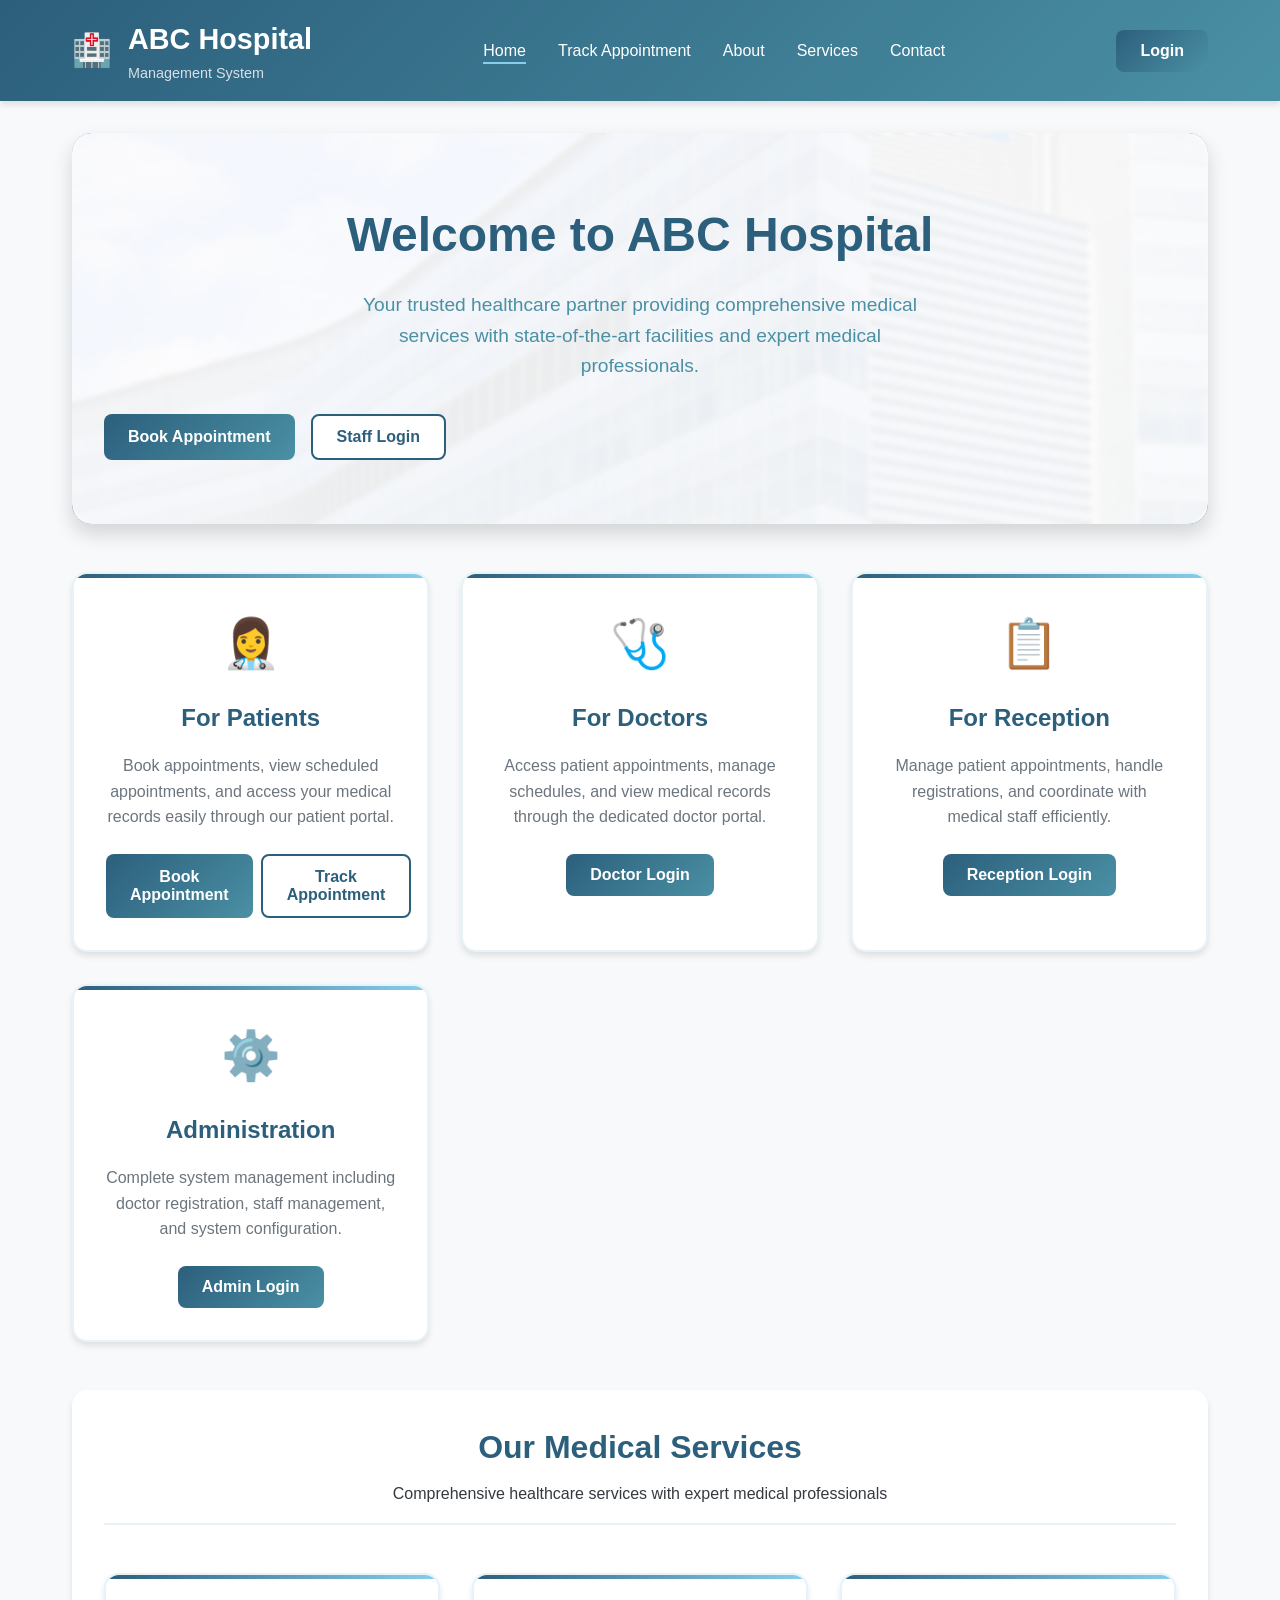
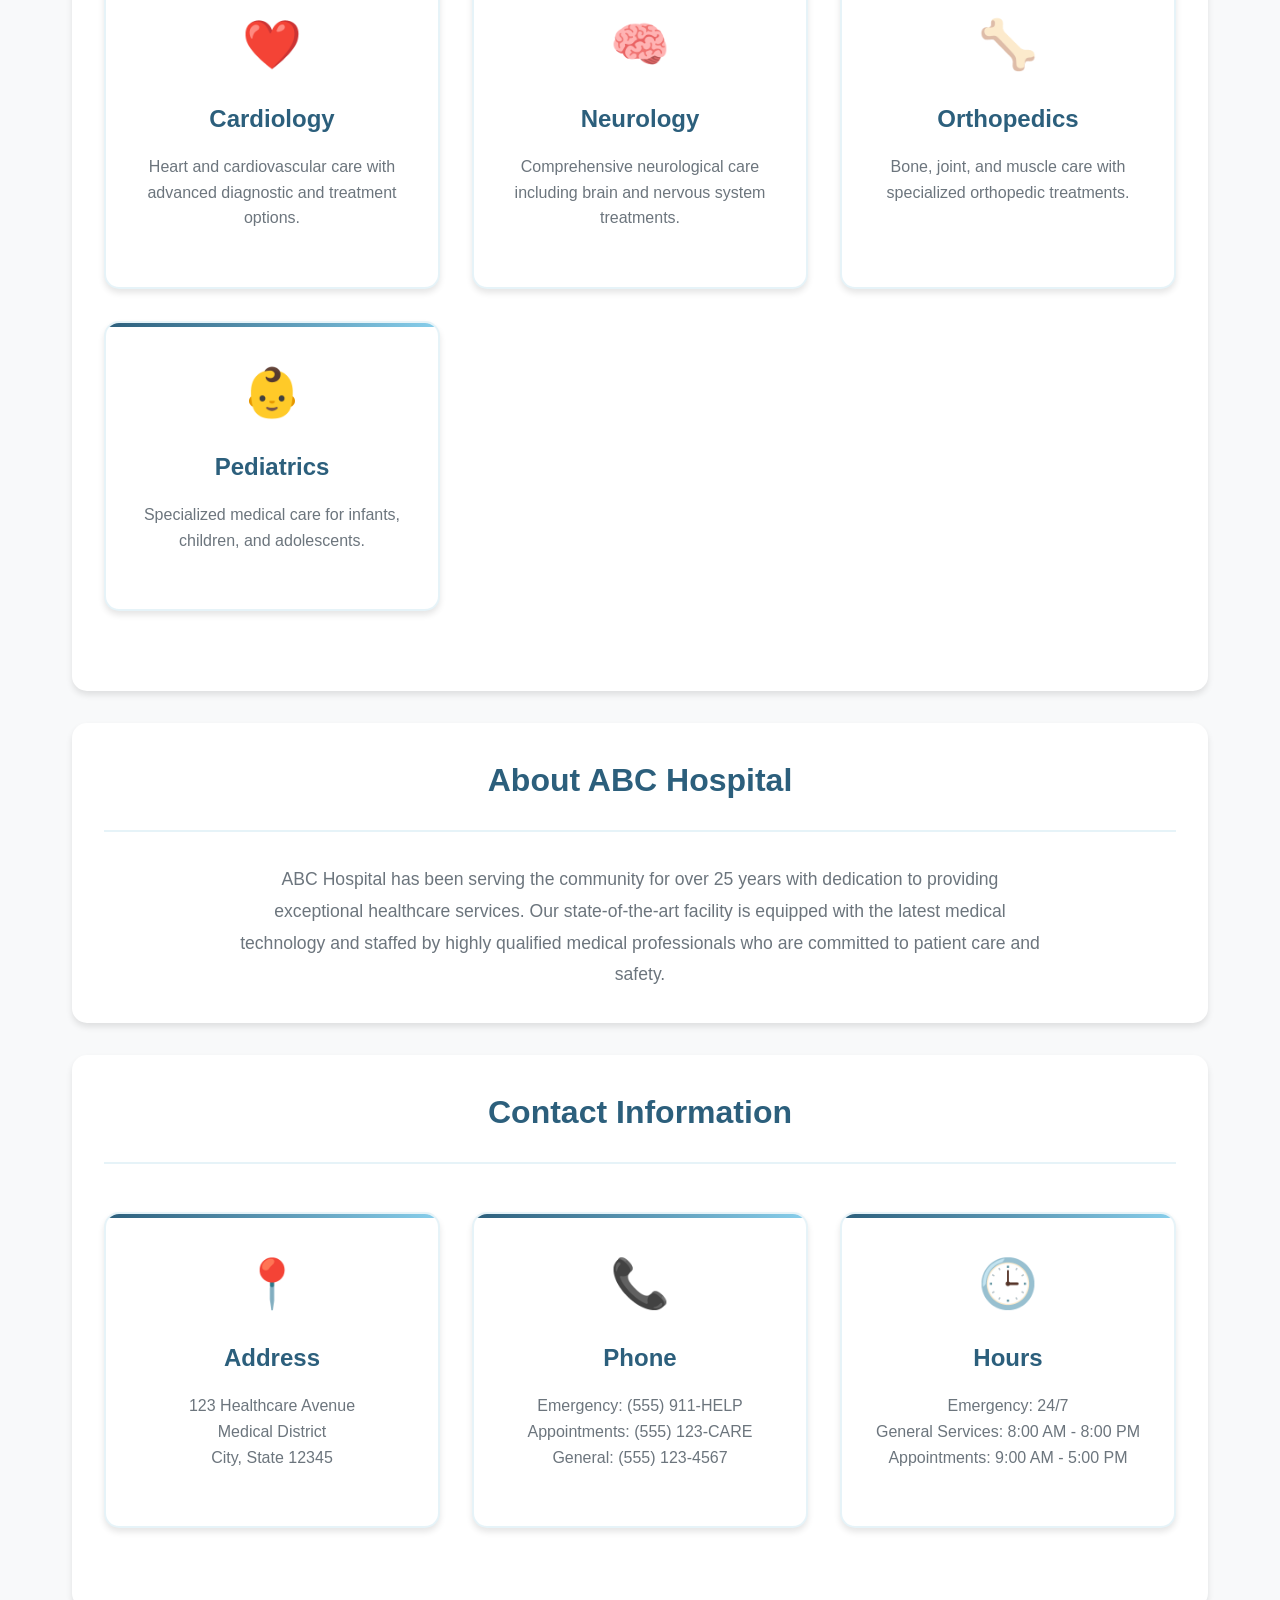
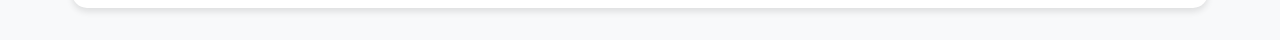
==== index.html @ 341e7b6b "Initial commit: ABC Hospital Management System Features: - Complete hospital management web applicat" ====
<!DOCTYPE html>
<html lang="en">
<head>
    <meta charset="UTF-8">
    <meta name="viewport" content="width=device-width, initial-scale=1.0">
    <title>ABC Hospital Management System</title>
    <link rel="stylesheet" href="assets/css/main.css">
    <link rel="icon" href="data:image/svg+xml,<svg xmlns='http://www.w3.org/2000/svg' viewBox='0 0 24 24' fill='%232c5f7c'><path d='M12 2l3.09 6.26L22 9.27l-5 4.87 1.18 6.88L12 17.77l-6.18 3.25L7 14.14 2 9.27l6.91-1.01L12 2z'/></svg>">
</head>
<body>
    <!-- Header -->
    <header class="header">
        <div class="header-container">
            <div class="logo">
                <div class="logo-icon">🏥</div>
                <div>
                    <h1>ABC Hospital</h1>
                    <p>Management System</p>
                </div>
            </div>
            
            <nav>
                <ul class="nav-menu">
                    <li><a href="#" class="active">Home</a></li>
                    <li><a href="pages/track-appointment.html">Track Appointment</a></li>
                    <li><a href="#about">About</a></li>
                    <li><a href="#services">Services</a></li>
                    <li><a href="#contact">Contact</a></li>
                </ul>
            </nav>
            
            <div class="user-info" id="userInfo">
                <button class="btn btn-primary" onclick="showModal('loginModal')">Login</button>
            </div>
        </div>
    </header>

    <!-- Main Content -->
    <main class="main-content">
        <!-- Welcome Section -->
        <section class="welcome-section">
            <div class="welcome-content">
                <h1>Welcome to ABC Hospital</h1>
                <p>Your trusted healthcare partner providing comprehensive medical services with state-of-the-art facilities and expert medical professionals.</p>
                
                <div class="d-flex justify-content-center gap-3">
                    <button class="btn btn-primary" onclick="showModal('appointmentModal')">Book Appointment</button>
                    <button class="btn btn-secondary" onclick="showModal('loginModal')">Staff Login</button>
                </div>
            </div>
        </section>

        <!-- Navigation Cards -->
        <section class="nav-cards">
            <div class="nav-card">
                <div class="nav-card-icon">👩‍⚕️</div>
                <h3>For Patients</h3>
                <p>Book appointments, view scheduled appointments, and access your medical records easily through our patient portal.</p>
                <div class="d-flex gap-2 justify-content-center">
                    <button class="btn btn-primary" onclick="showModal('appointmentModal')">Book Appointment</button>
                    <button class="btn btn-secondary" onclick="window.location.href='pages/track-appointment.html'">Track Appointment</button>
                </div>
            </div>
            
            <div class="nav-card">
                <div class="nav-card-icon">🩺</div>
                <h3>For Doctors</h3>
                <p>Access patient appointments, manage schedules, and view medical records through the dedicated doctor portal.</p>
                <button class="btn btn-primary" onclick="showModal('loginModal')">Doctor Login</button>
            </div>
            
            <div class="nav-card">
                <div class="nav-card-icon">📋</div>
                <h3>For Reception</h3>
                <p>Manage patient appointments, handle registrations, and coordinate with medical staff efficiently.</p>
                <button class="btn btn-primary" onclick="showModal('loginModal')">Reception Login</button>
            </div>
            
            <div class="nav-card">
                <div class="nav-card-icon">⚙️</div>
                <h3>Administration</h3>
                <p>Complete system management including doctor registration, staff management, and system configuration.</p>
                <button class="btn btn-primary" onclick="showModal('adminLoginModal')">Admin Login</button>
            </div>
        </section>

        <!-- Services Section -->
        <section id="services" class="form-container">
            <div class="form-header">
                <h2>Our Medical Services</h2>
                <p>Comprehensive healthcare services with expert medical professionals</p>
            </div>
            
            <div class="nav-cards">
                <div class="nav-card">
                    <div class="nav-card-icon">❤️</div>
                    <h3>Cardiology</h3>
                    <p>Heart and cardiovascular care with advanced diagnostic and treatment options.</p>
                </div>
                
                <div class="nav-card">
                    <div class="nav-card-icon">🧠</div>
                    <h3>Neurology</h3>
                    <p>Comprehensive neurological care including brain and nervous system treatments.</p>
                </div>
                
                <div class="nav-card">
                    <div class="nav-card-icon">🦴</div>
                    <h3>Orthopedics</h3>
                    <p>Bone, joint, and muscle care with specialized orthopedic treatments.</p>
                </div>
                
                <div class="nav-card">
                    <div class="nav-card-icon">👶</div>
                    <h3>Pediatrics</h3>
                    <p>Specialized medical care for infants, children, and adolescents.</p>
                </div>
            </div>
        </section>

        <!-- About Section -->
        <section id="about" class="form-container">
            <div class="form-header">
                <h2>About ABC Hospital</h2>
            </div>
            <div class="text-center">
                <p style="font-size: 1.1rem; line-height: 1.8; color: var(--medium-gray); max-width: 800px; margin: 0 auto;">
                    ABC Hospital has been serving the community for over 25 years with dedication to providing exceptional healthcare services. Our state-of-the-art facility is equipped with the latest medical technology and staffed by highly qualified medical professionals who are committed to patient care and safety.
                </p>
            </div>
        </section>

        <!-- Contact Section -->
        <section id="contact" class="form-container">
            <div class="form-header">
                <h2>Contact Information</h2>
            </div>
            
            <div class="nav-cards">
                <div class="nav-card">
                    <div class="nav-card-icon">📍</div>
                    <h3>Address</h3>
                    <p>123 Healthcare Avenue<br>Medical District<br>City, State 12345</p>
                </div>
                
                <div class="nav-card">
                    <div class="nav-card-icon">📞</div>
                    <h3>Phone</h3>
                    <p>Emergency: (555) 911-HELP<br>Appointments: (555) 123-CARE<br>General: (555) 123-4567</p>
                </div>
                
                <div class="nav-card">
                    <div class="nav-card-icon">🕒</div>
                    <h3>Hours</h3>
                    <p>Emergency: 24/7<br>General Services: 8:00 AM - 8:00 PM<br>Appointments: 9:00 AM - 5:00 PM</p>
                </div>
            </div>
        </section>
    </main>

    <!-- Login Modal -->
    <div id="loginModal" class="modal">
        <div class="modal-content">
            <button class="modal-close" onclick="hideModal('loginModal')">&times;</button>
            <div class="form-header">
                <h2>Staff Login</h2>
                <p>Doctor & Reception Login</p>
            </div>
            
            <form id="loginForm">
                <div class="form-group">
                    <label for="username">Username</label>
                    <input type="text" id="username" name="username" class="form-control" required>
                </div>
                
                <div class="form-group">
                    <label for="password">Password</label>
                    <input type="password" id="password" name="password" class="form-control" required>
                </div>
                
                <button type="submit" class="btn btn-primary" style="width: 100%;">Login</button>
            </form>
            
            <div class="text-center mt-3">
                <p style="font-size: 0.9rem; color: var(--medium-gray);">
                    Demo Logins:<br>
                    Doctor: <strong>dr.sarah</strong> / <strong>doctor123</strong><br>
                    Reception: <strong>emily.davis</strong> / <strong>reception123</strong>
                </p>
            </div>
        </div>
    </div>

    <!-- Admin Login Modal -->
    <div id="adminLoginModal" class="modal">
        <div class="modal-content">
            <button class="modal-close" onclick="hideModal('adminLoginModal')">&times;</button>
            <div class="form-header">
                <h2>Admin Login</h2>
                <p>Administrator Access Only</p>
            </div>
            
            <form id="adminLoginForm">
                <div class="form-group">
                    <label for="adminUsername">Username</label>
                    <input type="text" id="adminUsername" name="adminUsername" class="form-control" required>
                </div>
                
                <div class="form-group">
                    <label for="adminPassword">Password</label>
                    <input type="password" id="adminPassword" name="adminPassword" class="form-control" required>
                </div>
                
                <button type="submit" class="btn btn-primary" style="width: 100%;">Admin Login</button>
            </form>
            
            <div class="text-center mt-3">
                <p style="font-size: 0.9rem; color: var(--medium-gray);">
                    Demo Admin: <strong>admin</strong> / <strong>admin123</strong>
                </p>
            </div>
        </div>
    </div>

    <!-- Patient Appointment Modal -->
    <div id="appointmentModal" class="modal">
        <div class="modal-content">
            <button class="modal-close" onclick="hideModal('appointmentModal')">&times;</button>
            <div class="form-header">
                <h2>Book Appointment</h2>
                <p>Schedule your medical appointment</p>
            </div>
            
            <form id="appointmentForm">
                <div class="form-group">
                    <label for="patientName">Patient Name</label>
                    <input type="text" id="patientName" name="patientName" class="form-control" required>
                </div>
                
                <div class="form-group">
                    <label for="patientEmail">Email</label>
                    <input type="email" id="patientEmail" name="patientEmail" class="form-control" required>
                </div>
                
                <div class="form-group">
                    <label for="patientPhone">Phone</label>
                    <input type="tel" id="patientPhone" name="patientPhone" class="form-control" required>
                </div>
                
                <div class="form-group">
                    <label for="doctorSelect">Preferred Doctor</label>
                    <select id="doctorSelect" name="doctorId" class="form-control" required>
                        <option value="">Select Doctor...</option>
                    </select>
                </div>
                
                <div class="form-group">
                    <label for="appointmentDate">Preferred Date</label>
                    <input type="date" id="appointmentDate" name="appointmentDate" class="form-control" required>
                </div>
                
                <div class="form-group">
                    <label for="appointmentTime">Preferred Time</label>
                    <select id="appointmentTime" name="appointmentTime" class="form-control" required>
                        <option value="">Select Time...</option>
                        <option value="09:00">9:00 AM</option>
                        <option value="09:30">9:30 AM</option>
                        <option value="10:00">10:00 AM</option>
                        <option value="10:30">10:30 AM</option>
                        <option value="11:00">11:00 AM</option>
                        <option value="11:30">11:30 AM</option>
                        <option value="14:00">2:00 PM</option>
                        <option value="14:30">2:30 PM</option>
                        <option value="15:00">3:00 PM</option>
                        <option value="15:30">3:30 PM</option>
                        <option value="16:00">4:00 PM</option>
                        <option value="16:30">4:30 PM</option>
                    </select>
                </div>
                
                <div class="form-group">
                    <label for="appointmentReason">Reason for Visit</label>
                    <textarea id="appointmentReason" name="reason" class="form-control" rows="3" required placeholder="Please describe your symptoms or reason for the visit..."></textarea>
                </div>
                
                <button type="submit" class="btn btn-primary" style="width: 100%;">Book Appointment</button>
            </form>
        </div>
    </div>

    <script src="assets/js/main.js"></script>
    <script>
        // Populate doctors dropdown when page loads
        document.addEventListener('DOMContentLoaded', function() {
            const doctorSelect = document.getElementById('doctorSelect');
            const doctors = HospitalMS.doctors.filter(doc => doc.status === 'active');
            
            doctors.forEach(doctor => {
                const option = document.createElement('option');
                option.value = doctor.id;
                option.textContent = `${doctor.name} - ${doctor.specialization}`;
                doctorSelect.appendChild(option);
            });
            
            // Set minimum date to today
            const appointmentDate = document.getElementById('appointmentDate');
            const today = new Date();
            appointmentDate.min = today.toISOString().split('T')[0];
        });

        // Handle staff login
        document.getElementById('loginForm').addEventListener('submit', function(e) {
            e.preventDefault();
            
            const username = document.getElementById('username').value;
            const password = document.getElementById('password').value;
            
            const result = HospitalMS.login(username, password);
            
            if (result.success) {
                hideModal('loginModal');
                
                // Redirect based on role
                if (result.user.role === 'doctor') {
                    window.location.href = 'pages/doctor-dashboard.html';
                } else if (result.user.role === 'receptionist') {
                    window.location.href = 'pages/receptionist-dashboard.html';
                }
            } else {
                HospitalMS.showAlert(result.message, 'danger');
            }
        });

        // Handle admin login
        document.getElementById('adminLoginForm').addEventListener('submit', function(e) {
            e.preventDefault();
            
            const username = document.getElementById('adminUsername').value;
            const password = document.getElementById('adminPassword').value;
            
            const result = HospitalMS.login(username, password);
            
            if (result.success && result.user.role === 'admin') {
                hideModal('adminLoginModal');
                window.location.href = 'pages/admin-dashboard.html';
            } else {
                HospitalMS.showAlert('Invalid admin credentials', 'danger');
            }
        });

        // Handle appointment booking
        document.getElementById('appointmentForm').addEventListener('submit', function(e) {
            e.preventDefault();
            
            const formData = new FormData(e.target);
            const appointmentData = {
                patientName: formData.get('patientName'),
                patientEmail: formData.get('patientEmail'),
                patientPhone: formData.get('patientPhone'),
                doctorId: formData.get('doctorId'),
                appointmentDate: formData.get('appointmentDate'),
                appointmentTime: formData.get('appointmentTime'),
                reason: formData.get('reason')
            };
            
            // Validate email and phone
            if (!HospitalMS.validateEmail(appointmentData.patientEmail)) {
                HospitalMS.showAlert('Please enter a valid email address', 'danger');
                return;
            }
            
            if (!HospitalMS.validatePhone(appointmentData.patientPhone)) {
                HospitalMS.showAlert('Please enter a valid phone number', 'danger');
                return;
            }
            
            const result = HospitalMS.bookAppointment(appointmentData);
            
            if (result.success) {
                hideModal('appointmentModal');
                HospitalMS.showAlert(`Appointment booked successfully! Your appointment ID is: ${result.appointment.id}`, 'success');
                e.target.reset();
                
                // Show appointment details modal
                setTimeout(() => {
                    showAppointmentDetails(result.appointment);
                }, 1000);
            } else {
                HospitalMS.showAlert(result.message, 'danger');
            }
        });

        function showAppointmentDetails(appointment) {
            const doctor = HospitalMS.doctors.find(d => d.id === appointment.doctorId);
            
            const detailsModal = document.createElement('div');
            detailsModal.className = 'modal show';
            detailsModal.innerHTML = `
                <div class="modal-content">
                    <button class="modal-close" onclick="this.closest('.modal').remove(); document.body.style.overflow = 'auto';">&times;</button>
                    <div class="form-header">
                        <h2>Appointment Confirmation</h2>
                        <p>Your appointment has been successfully booked</p>
                    </div>
                    
                    <div class="alert alert-success">
                        <strong>Appointment ID:</strong> ${appointment.id}
                    </div>
                    
                    <div style="text-align: left;">
                        <p><strong>Patient:</strong> ${appointment.patientName}</p>
                        <p><strong>Doctor:</strong> ${doctor ? doctor.name : 'Unknown'}</p>
                        <p><strong>Specialization:</strong> ${doctor ? doctor.specialization : 'N/A'}</p>
                        <p><strong>Date:</strong> ${HospitalMS.formatDate(appointment.appointmentDate)}</p>
                        <p><strong>Time:</strong> ${appointment.appointmentTime}</p>
                        <p><strong>Status:</strong> <span class="status-badge status-pending">Pending</span></p>
                        <p><strong>Reason:</strong> ${appointment.reason}</p>
                    </div>
                    
                    <div class="text-center mt-3">
                        <p style="font-size: 0.9rem; color: var(--medium-gray);">
                            Please save your appointment ID for future reference. You will be contacted by our staff to confirm the appointment schedule.
                        </p>
                    </div>
                </div>
            `;
            
            document.body.appendChild(detailsModal);
        }

        // Smooth scrolling for navigation links
        document.querySelectorAll('a[href^="#"]').forEach(anchor => {
            anchor.addEventListener('click', function (e) {
                e.preventDefault();
                const target = document.querySelector(this.getAttribute('href'));
                if (target) {
                    target.scrollIntoView({
                        behavior: 'smooth',
                        block: 'start'
                    });
                }
            });
        });
    </script>
</body>
</html>
---- assets/css/main.css ----
/* ABC Hospital Management System - Main CSS */

/* Reset and base styles */
* {
    margin: 0;
    padding: 0;
    box-sizing: border-box;
}

:root {
    --primary-color: #2c5f7c;
    --secondary-color: #4a90a4;
    --accent-color: #87ceeb;
    --light-blue: #add8e6;
    --success-color: #28a745;
    --danger-color: #dc3545;
    --warning-color: #ffc107;
    --info-color: #17a2b8;
    --white: #ffffff;
    --light-gray: #f8f9fa;
    --medium-gray: #6c757d;
    --dark-gray: #343a40;
    --border-color: rgba(173, 216, 230, 0.3);
    --shadow: 0 4px 6px rgba(0, 0, 0, 0.1);
    --shadow-lg: 0 10px 20px rgba(0, 0, 0, 0.15);
}

body {
    font-family: 'Segoe UI', Tahoma, Geneva, Verdana, sans-serif;
    line-height: 1.6;
    color: var(--dark-gray);
    background: var(--light-gray);
}

/* Header Styles */
.header {
    background: linear-gradient(135deg, var(--primary-color), var(--secondary-color));
    color: var(--white);
    padding: 1rem 0;
    box-shadow: var(--shadow);
    position: sticky;
    top: 0;
    z-index: 1000;
}

.header-container {
    max-width: 1200px;
    margin: 0 auto;
    padding: 0 2rem;
    display: flex;
    justify-content: space-between;
    align-items: center;
}

.logo {
    display: flex;
    align-items: center;
    gap: 1rem;
}

.logo-icon {
    font-size: 2rem;
}

.logo h1 {
    font-size: 1.8rem;
    font-weight: 700;
}

.logo p {
    font-size: 0.9rem;
    opacity: 0.8;
}

.nav-menu {
    display: flex;
    list-style: none;
    gap: 2rem;
}

.nav-menu a {
    color: var(--white);
    text-decoration: none;
    font-weight: 500;
    transition: color 0.3s ease;
    position: relative;
}

.nav-menu a:hover {
    color: var(--accent-color);
}

.nav-menu a.active::after {
    content: '';
    position: absolute;
    bottom: -5px;
    left: 0;
    width: 100%;
    height: 2px;
    background: var(--accent-color);
}

.user-info {
    display: flex;
    align-items: center;
    gap: 1rem;
}

.user-avatar {
    width: 40px;
    height: 40px;
    border-radius: 50%;
    background: var(--accent-color);
    display: flex;
    align-items: center;
    justify-content: center;
    font-weight: bold;
    color: var(--primary-color);
}

/* Main Content */
.main-content {
    max-width: 1200px;
    margin: 2rem auto;
    padding: 0 2rem;
}

/* Welcome Section */
.welcome-section {
    background: linear-gradient(rgba(173, 216, 230, 0.1), rgba(135, 206, 235, 0.1)), 
                url('../images/hospital_comingsoon_background.jpg');
    background-size: cover;
    background-position: center;
    border-radius: 20px;
    padding: 4rem 2rem;
    text-align: center;
    margin-bottom: 3rem;
    box-shadow: var(--shadow-lg);
    position: relative;
    overflow: hidden;
}

.welcome-section::before {
    content: '';
    position: absolute;
    top: 0;
    left: 0;
    right: 0;
    bottom: 0;
    background: rgba(255, 255, 255, 0.9);
    backdrop-filter: blur(2px);
}

.welcome-content {
    position: relative;
    z-index: 1;
}

.welcome-section h1 {
    color: var(--primary-color);
    font-size: 3rem;
    margin-bottom: 1rem;
    font-weight: 700;
}

.welcome-section p {
    color: var(--secondary-color);
    font-size: 1.2rem;
    margin-bottom: 2rem;
    max-width: 600px;
    margin-left: auto;
    margin-right: auto;
}

/* Navigation Cards */
.nav-cards {
    display: grid;
    grid-template-columns: repeat(auto-fit, minmax(300px, 1fr));
    gap: 2rem;
    margin: 3rem 0;
}

.nav-card {
    background: var(--white);
    border-radius: 15px;
    padding: 2rem;
    text-align: center;
    box-shadow: var(--shadow);
    transition: transform 0.3s ease, box-shadow 0.3s ease;
    border: 2px solid var(--border-color);
    position: relative;
    overflow: hidden;
}

.nav-card::before {
    content: '';
    position: absolute;
    top: 0;
    left: 0;
    right: 0;
    height: 4px;
    background: linear-gradient(90deg, var(--primary-color), var(--accent-color));
}

.nav-card:hover {
    transform: translateY(-5px);
    box-shadow: var(--shadow-lg);
}

.nav-card-icon {
    font-size: 3rem;
    color: var(--primary-color);
    margin-bottom: 1rem;
}

.nav-card h3 {
    color: var(--primary-color);
    margin-bottom: 1rem;
    font-size: 1.5rem;
}

.nav-card p {
    color: var(--medium-gray);
    margin-bottom: 1.5rem;
    line-height: 1.6;
}

/* Buttons */
.btn {
    display: inline-block;
    padding: 0.75rem 1.5rem;
    border: none;
    border-radius: 8px;
    text-decoration: none;
    font-weight: 600;
    text-align: center;
    cursor: pointer;
    transition: all 0.3s ease;
    font-size: 1rem;
    font-family: inherit;
}

.btn-primary {
    background: linear-gradient(135deg, var(--primary-color), var(--secondary-color));
    color: var(--white);
}

.btn-primary:hover {
    transform: translateY(-2px);
    box-shadow: var(--shadow);
}

.btn-secondary {
    background: var(--white);
    color: var(--primary-color);
    border: 2px solid var(--primary-color);
}

.btn-secondary:hover {
    background: var(--primary-color);
    color: var(--white);
}

.btn-success {
    background: var(--success-color);
    color: var(--white);
}

.btn-danger {
    background: var(--danger-color);
    color: var(--white);
}

.btn-warning {
    background: var(--warning-color);
    color: var(--dark-gray);
}

.btn-info {
    background: var(--info-color);
    color: var(--white);
}

/* Forms */
.form-container {
    background: var(--white);
    border-radius: 15px;
    padding: 2rem;
    box-shadow: var(--shadow);
    margin: 2rem 0;
}

.form-header {
    text-align: center;
    margin-bottom: 2rem;
    padding-bottom: 1rem;
    border-bottom: 2px solid var(--border-color);
}

.form-header h2 {
    color: var(--primary-color);
    font-size: 2rem;
    margin-bottom: 0.5rem;
}

.form-group {
    margin-bottom: 1.5rem;
}

.form-group label {
    display: block;
    margin-bottom: 0.5rem;
    font-weight: 600;
    color: var(--primary-color);
}

.form-control {
    width: 100%;
    padding: 0.75rem;
    border: 2px solid var(--border-color);
    border-radius: 8px;
    font-size: 1rem;
    transition: border-color 0.3s ease, box-shadow 0.3s ease;
}

.form-control:focus {
    outline: none;
    border-color: var(--primary-color);
    box-shadow: 0 0 0 3px rgba(44, 95, 124, 0.1);
}

.form-control.error {
    border-color: var(--danger-color);
}

.form-control.success {
    border-color: var(--success-color);
}

.error-message {
    color: var(--danger-color);
    font-size: 0.875rem;
    margin-top: 0.25rem;
}

.success-message {
    color: var(--success-color);
    font-size: 0.875rem;
    margin-top: 0.25rem;
}

/* Tables */
.table-container {
    background: var(--white);
    border-radius: 15px;
    padding: 2rem;
    box-shadow: var(--shadow);
    margin: 2rem 0;
    overflow-x: auto;
}

.table {
    width: 100%;
    border-collapse: collapse;
    margin-top: 1rem;
}

.table th,
.table td {
    padding: 1rem;
    text-align: left;
    border-bottom: 1px solid var(--border-color);
}

.table th {
    background: var(--light-gray);
    font-weight: 600;
    color: var(--primary-color);
    border-top: 3px solid var(--primary-color);
}

.table tr:hover {
    background: rgba(173, 216, 230, 0.1);
}

/* Status badges */
.status-badge {
    padding: 0.25rem 0.75rem;
    border-radius: 50px;
    font-size: 0.875rem;
    font-weight: 600;
    text-align: center;
    display: inline-block;
}

.status-pending {
    background: rgba(255, 193, 7, 0.2);
    color: #856404;
}

.status-confirmed {
    background: rgba(40, 167, 69, 0.2);
    color: #155724;
}

.status-cancelled {
    background: rgba(220, 53, 69, 0.2);
    color: #721c24;
}

/* Modal */
.modal {
    display: none;
    position: fixed;
    top: 0;
    left: 0;
    width: 100%;
    height: 100%;
    background: rgba(0, 0, 0, 0.5);
    z-index: 2000;
    animation: fadeIn 0.3s ease;
}

.modal.show {
    display: flex;
    align-items: center;
    justify-content: center;
}

.modal-content {
    background: var(--white);
    border-radius: 15px;
    padding: 2rem;
    max-width: 500px;
    width: 90%;
    position: relative;
    animation: slideInUp 0.3s ease;
}

.modal-close {
    position: absolute;
    top: 1rem;
    right: 1rem;
    background: none;
    border: none;
    font-size: 1.5rem;
    cursor: pointer;
    color: var(--medium-gray);
}

/* Animations */
@keyframes fadeIn {
    from { opacity: 0; }
    to { opacity: 1; }
}

@keyframes slideInUp {
    from {
        opacity: 0;
        transform: translateY(30px);
    }
    to {
        opacity: 1;
        transform: translateY(0);
    }
}

.fade-in {
    animation: fadeIn 0.6s ease;
}

/* Responsive Design */
@media (max-width: 768px) {
    .header-container {
        flex-direction: column;
        gap: 1rem;
        padding: 0 1rem;
    }
    
    .nav-menu {
        flex-wrap: wrap;
        gap: 1rem;
        justify-content: center;
    }
    
    .main-content {
        padding: 0 1rem;
    }
    
    .welcome-section {
        padding: 2rem 1rem;
    }
    
    .welcome-section h1 {
        font-size: 2rem;
    }
    
    .nav-cards {
        grid-template-columns: 1fr;
        gap: 1rem;
    }
    
    .form-container,
    .table-container {
        padding: 1rem;
    }
}

@media (max-width: 480px) {
    .welcome-section h1 {
        font-size: 1.8rem;
    }
    
    .nav-card {
        padding: 1.5rem;
    }
    
    .modal-content {
        padding: 1rem;
    }
}

/* Utility Classes */
.text-center { text-align: center; }
.text-left { text-align: left; }
.text-right { text-align: right; }
.mt-1 { margin-top: 0.25rem; }
.mt-2 { margin-top: 0.5rem; }
.mt-3 { margin-top: 1rem; }
.mb-1 { margin-bottom: 0.25rem; }
.mb-2 { margin-bottom: 0.5rem; }
.mb-3 { margin-bottom: 1rem; }
.p-1 { padding: 0.25rem; }
.p-2 { padding: 0.5rem; }
.p-3 { padding: 1rem; }
.d-none { display: none; }
.d-block { display: block; }
.d-flex { display: flex; }
.justify-content-between { justify-content: space-between; }
.align-items-center { align-items: center; }
.gap-1 { gap: 0.25rem; }
.gap-2 { gap: 0.5rem; }
.gap-3 { gap: 1rem; }

/* Loading Spinner */
.loading-spinner {
    display: inline-block;
    width: 20px;
    height: 20px;
    border: 3px solid rgba(255,255,255,.3);
    border-radius: 50%;
    border-top-color: #fff;
    animation: spin 1s ease-in-out infinite;
}

@keyframes spin {
    to { transform: rotate(360deg); }
}

/* Alert Messages */
.alert {
    padding: 1rem;
    margin: 1rem 0;
    border-radius: 8px;
    border-left: 4px solid;
    font-weight: 500;
}

.alert-success {
    background: rgba(40, 167, 69, 0.1);
    border-color: var(--success-color);
    color: #155724;
}

.alert-danger {
    background: rgba(220, 53, 69, 0.1);
    border-color: var(--danger-color);
    color: #721c24;
}

.alert-warning {
    background: rgba(255, 193, 7, 0.1);
    border-color: var(--warning-color);
    color: #856404;
}

.alert-info {
    background: rgba(23, 162, 184, 0.1);
    border-color: var(--info-color);
    color: #0c5460;
}
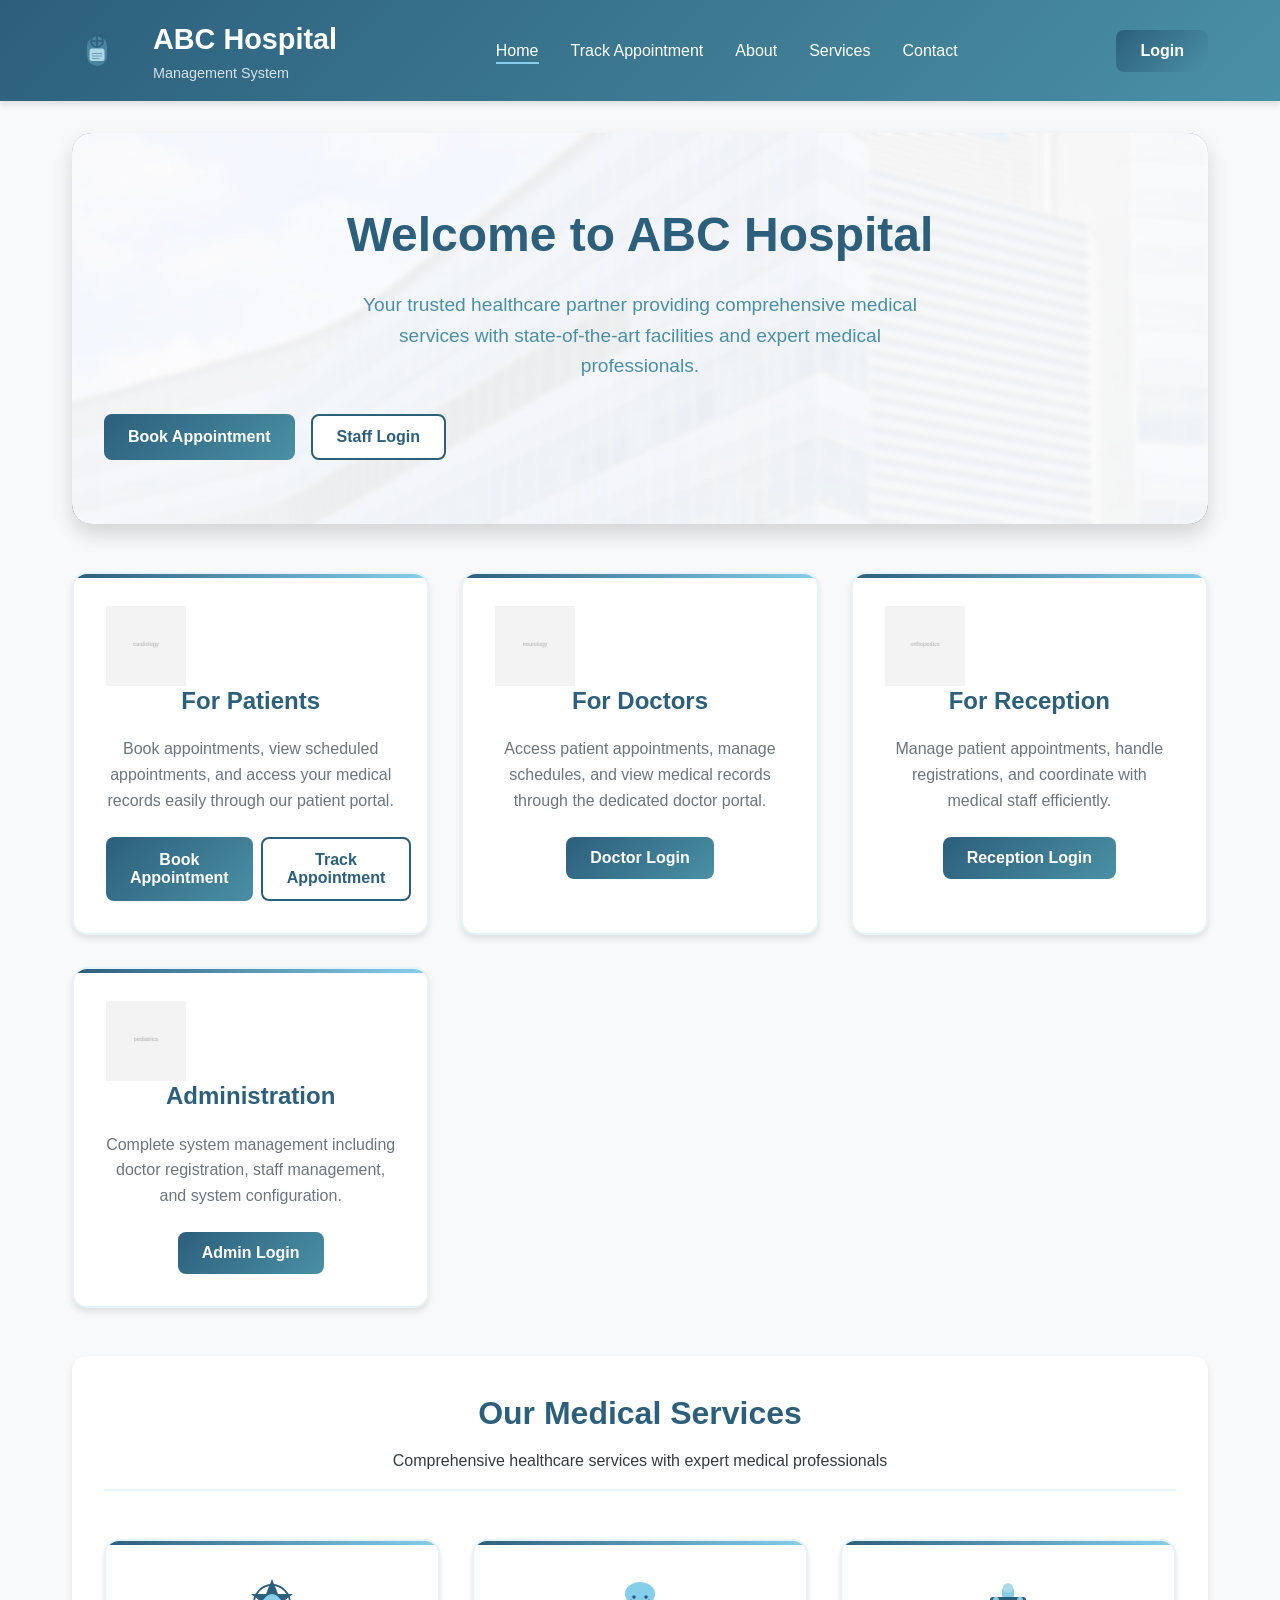
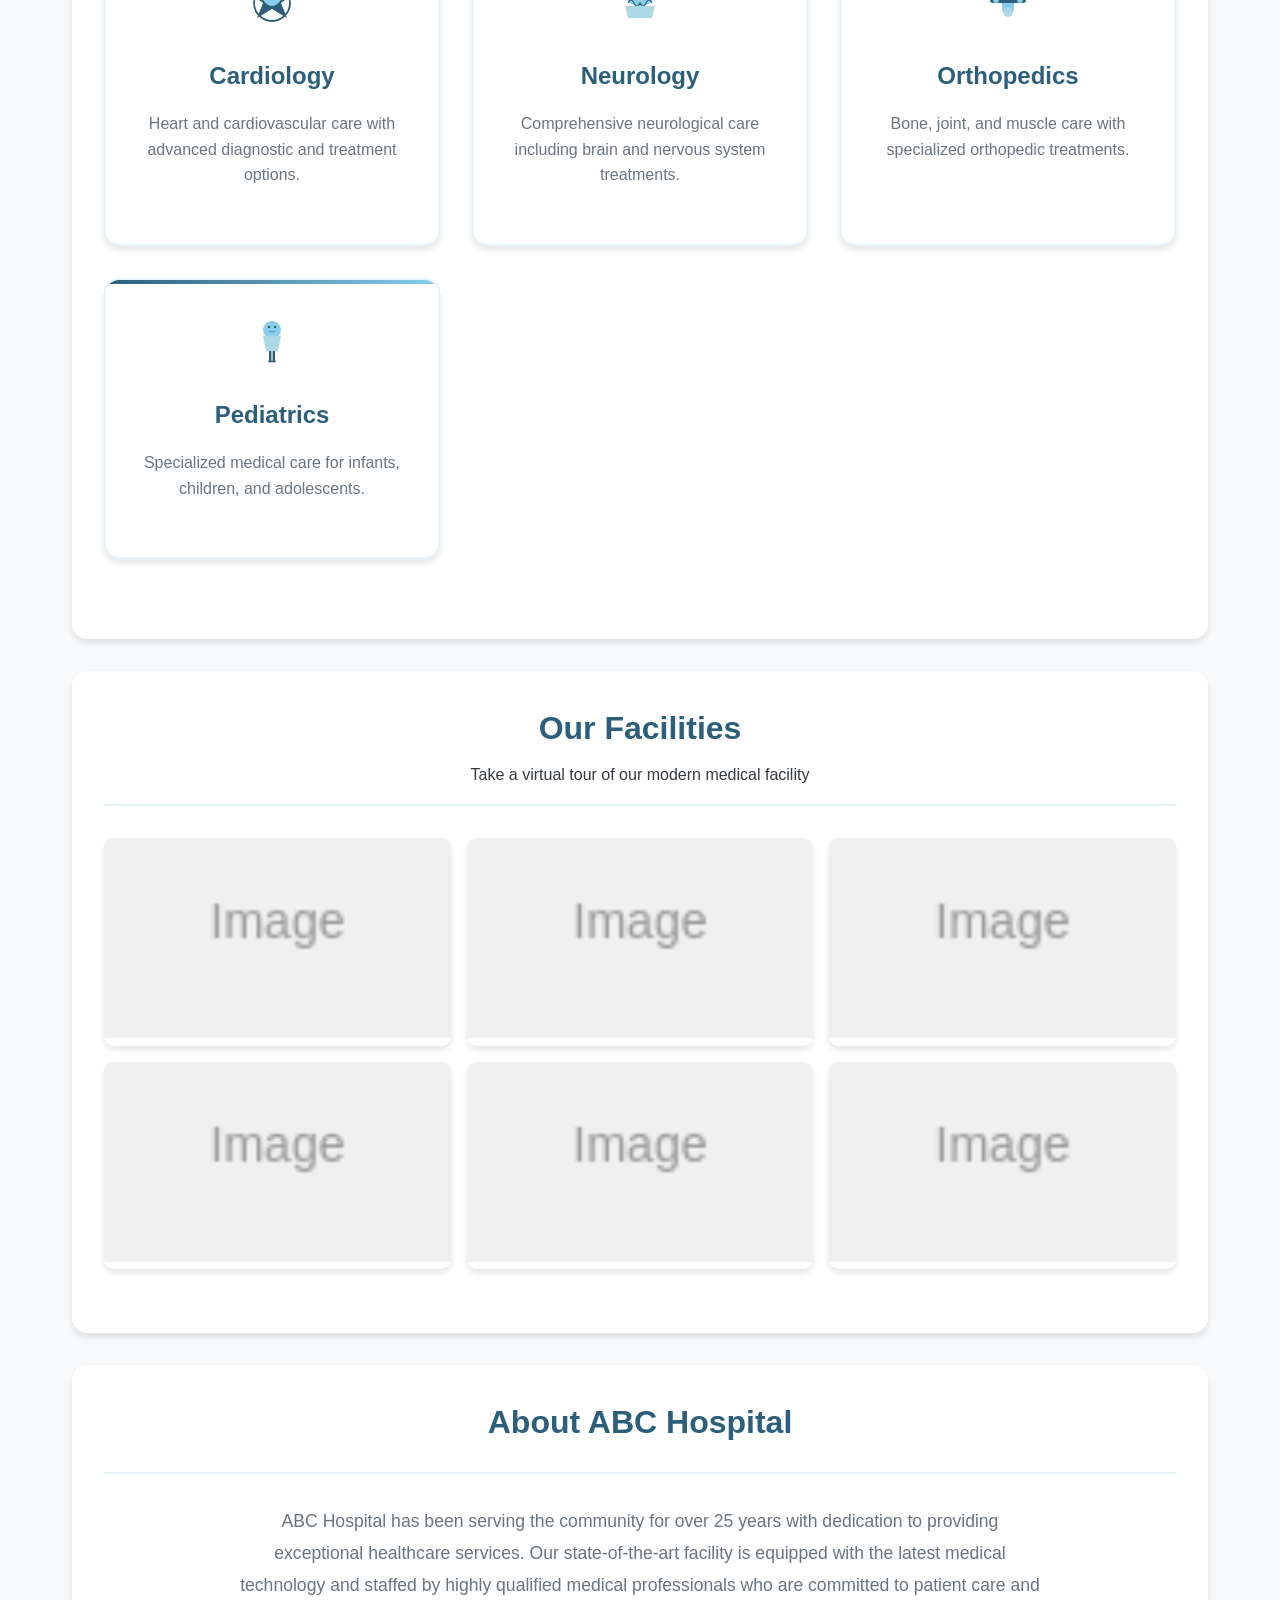
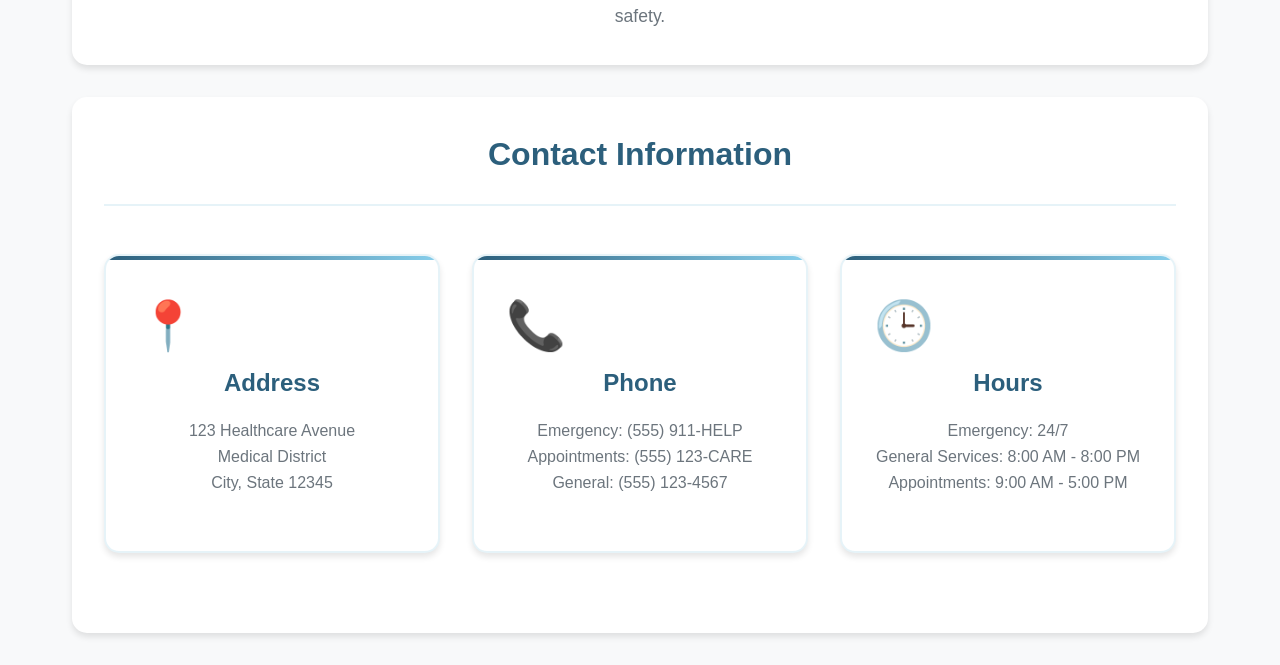
==== commit 1415a90a: "✨ Add comprehensive image enhancement system - Created complete image directory structure with organ" ====
--- a/index.html
+++ b/index.html
@@ -12,7 +12,7 @@
     <header class="header">
         <div class="header-container">
             <div class="logo">
-                <div class="logo-icon">🏥</div>
+                <img src="assets/images/icons/hospital-logo.svg" alt="ABC Hospital" class="logo-image">
                 <div>
                     <h1>ABC Hospital</h1>
                     <p>Management System</p>
@@ -91,30 +91,42 @@
                 <p>Comprehensive healthcare services with expert medical professionals</p>
             </div>
             
-            <div class="nav-cards">
-                <div class="nav-card">
-                    <div class="nav-card-icon">❤️</div>
+            <div class="nav-cards" id="servicesCards">
+                <div class="nav-card">
+                    <img src="assets/images/icons/cardiology.svg" alt="Cardiology" class="nav-card-icon">
                     <h3>Cardiology</h3>
                     <p>Heart and cardiovascular care with advanced diagnostic and treatment options.</p>
                 </div>
                 
                 <div class="nav-card">
-                    <div class="nav-card-icon">🧠</div>
+                    <img src="assets/images/icons/neurology.svg" alt="Neurology" class="nav-card-icon">
                     <h3>Neurology</h3>
                     <p>Comprehensive neurological care including brain and nervous system treatments.</p>
                 </div>
                 
                 <div class="nav-card">
-                    <div class="nav-card-icon">🦴</div>
+                    <img src="assets/images/icons/orthopedics.svg" alt="Orthopedics" class="nav-card-icon">
                     <h3>Orthopedics</h3>
                     <p>Bone, joint, and muscle care with specialized orthopedic treatments.</p>
                 </div>
                 
                 <div class="nav-card">
-                    <div class="nav-card-icon">👶</div>
+                    <img src="assets/images/icons/pediatrics.svg" alt="Pediatrics" class="nav-card-icon">
                     <h3>Pediatrics</h3>
                     <p>Specialized medical care for infants, children, and adolescents.</p>
                 </div>
+            </div>
+        </section>
+
+        <!-- Hospital Gallery Section -->
+        <section class="form-container">
+            <div class="form-header">
+                <h2>Our Facilities</h2>
+                <p>Take a virtual tour of our modern medical facility</p>
+            </div>
+            
+            <div id="hospitalGallery">
+                <!-- Gallery will be populated by JavaScript -->
             </div>
         </section>
 
@@ -289,6 +301,7 @@
     </div>
 
     <script src="assets/js/main.js"></script>
+    <script src="assets/js/images.js"></script>
     <script>
         // Populate doctors dropdown when page loads
         document.addEventListener('DOMContentLoaded', function() {
--- a/assets/css/main.css
+++ b/assets/css/main.css
@@ -52,14 +52,20 @@
     align-items: center;
 }
 
+/* Logo */
 .logo {
     display: flex;
     align-items: center;
-    gap: 1rem;
+    gap: 15px;
 }
 
 .logo-icon {
-    font-size: 2rem;
+    font-size: 2.5rem;
+}
+
+.logo-image {
+    width: 50px;
+    height: 50px;
 }
 
 .logo h1 {
@@ -211,6 +217,8 @@
     font-size: 3rem;
     color: var(--primary-color);
     margin-bottom: 1rem;
+    width: 60px;
+    height: 60px;
 }
 
 .nav-card h3 {
@@ -518,6 +526,177 @@
     .modal-content {
         padding: 1rem;
     }
+}
+
+/* Image Styles */
+.doctor-avatar {
+    width: 80px;
+    height: 80px;
+    border-radius: 50%;
+    object-fit: cover;
+    border: 3px solid var(--primary-color);
+    box-shadow: var(--shadow);
+    transition: transform 0.3s ease;
+}
+
+.doctor-avatar:hover {
+    transform: scale(1.05);
+}
+
+.doctor-card-avatar {
+    width: 120px;
+    height: 120px;
+    border-radius: 50%;
+    object-fit: cover;
+    border: 4px solid var(--white);
+    box-shadow: var(--shadow-lg);
+    margin: 0 auto 1rem;
+}
+
+.specialization-icon {
+    width: 60px;
+    height: 60px;
+    object-fit: contain;
+    margin-bottom: 1rem;
+    filter: drop-shadow(2px 2px 4px rgba(0, 0, 0, 0.1));
+}
+
+.hospital-gallery {
+    display: grid;
+    grid-template-columns: repeat(auto-fit, minmax(300px, 1fr));
+    gap: 1rem;
+    margin: 2rem 0;
+}
+
+.hospital-image {
+    width: 100%;
+    height: 200px;
+    object-fit: cover;
+    border-radius: 10px;
+    box-shadow: var(--shadow);
+    transition: transform 0.3s ease, box-shadow 0.3s ease;
+}
+
+.hospital-image:hover {
+    transform: translateY(-5px);
+    box-shadow: var(--shadow-lg);
+}
+
+.logo-image {
+    width: 50px;
+    height: 50px;
+    object-fit: contain;
+    margin-right: 1rem;
+}
+
+.service-icon-large {
+    width: 80px;
+    height: 80px;
+    object-fit: contain;
+    margin-bottom: 1rem;
+    opacity: 0.8;
+    transition: opacity 0.3s ease;
+}
+
+.nav-card:hover .service-icon-large {
+    opacity: 1;
+}
+
+/* Image Loading States */
+.image-placeholder {
+    background: linear-gradient(45deg, var(--light-gray) 25%, transparent 25%), 
+                linear-gradient(-45deg, var(--light-gray) 25%, transparent 25%), 
+                linear-gradient(45deg, transparent 75%, var(--light-gray) 75%), 
+                linear-gradient(-45deg, transparent 75%, var(--light-gray) 75%);
+    background-size: 20px 20px;
+    background-position: 0 0, 0 10px, 10px -10px, -10px 0px;
+    animation: loading 2s linear infinite;
+    display: flex;
+    align-items: center;
+    justify-content: center;
+    color: var(--medium-gray);
+    font-size: 0.9rem;
+}
+
+@keyframes loading {
+    0% { background-position: 0 0, 0 10px, 10px -10px, -10px 0px; }
+    100% { background-position: 20px 20px, 20px 30px, 30px 10px, 10px 20px; }
+}
+
+/* Responsive Images */
+.responsive-image {
+    max-width: 100%;
+    height: auto;
+    display: block;
+}
+
+/* Image Gallery */
+.image-gallery {
+    display: grid;
+    grid-template-columns: repeat(auto-fill, minmax(250px, 1fr));
+    gap: 1rem;
+    margin: 2rem 0;
+}
+
+.gallery-item {
+    position: relative;
+    overflow: hidden;
+    border-radius: 10px;
+    box-shadow: var(--shadow);
+    transition: transform 0.3s ease;
+}
+
+.gallery-item:hover {
+    transform: scale(1.02);
+}
+
+.gallery-image {
+    width: 100%;
+    height: 200px;
+    object-fit: cover;
+    transition: transform 0.3s ease;
+}
+
+.gallery-item:hover .gallery-image {
+    transform: scale(1.1);
+}
+
+.gallery-overlay {
+    position: absolute;
+    bottom: 0;
+    left: 0;
+    right: 0;
+    background: linear-gradient(transparent, rgba(0, 0, 0, 0.8));
+    color: var(--white);
+    padding: 1rem;
+    transform: translateY(100%);
+    transition: transform 0.3s ease;
+}
+
+.gallery-item:hover .gallery-overlay {
+    transform: translateY(0);
+}
+
+/* Avatar Group */
+.avatar-group {
+    display: flex;
+    margin-left: -10px;
+}
+
+.avatar-group .doctor-avatar {
+    margin-left: -10px;
+    border: 3px solid var(--white);
+    width: 50px;
+    height: 50px;
+}
+
+/* Medical Icons */
+.medical-icon {
+    width: 40px;
+    height: 40px;
+    object-fit: contain;
+    vertical-align: middle;
+    margin-right: 0.5rem;
 }
 
 /* Utility Classes */
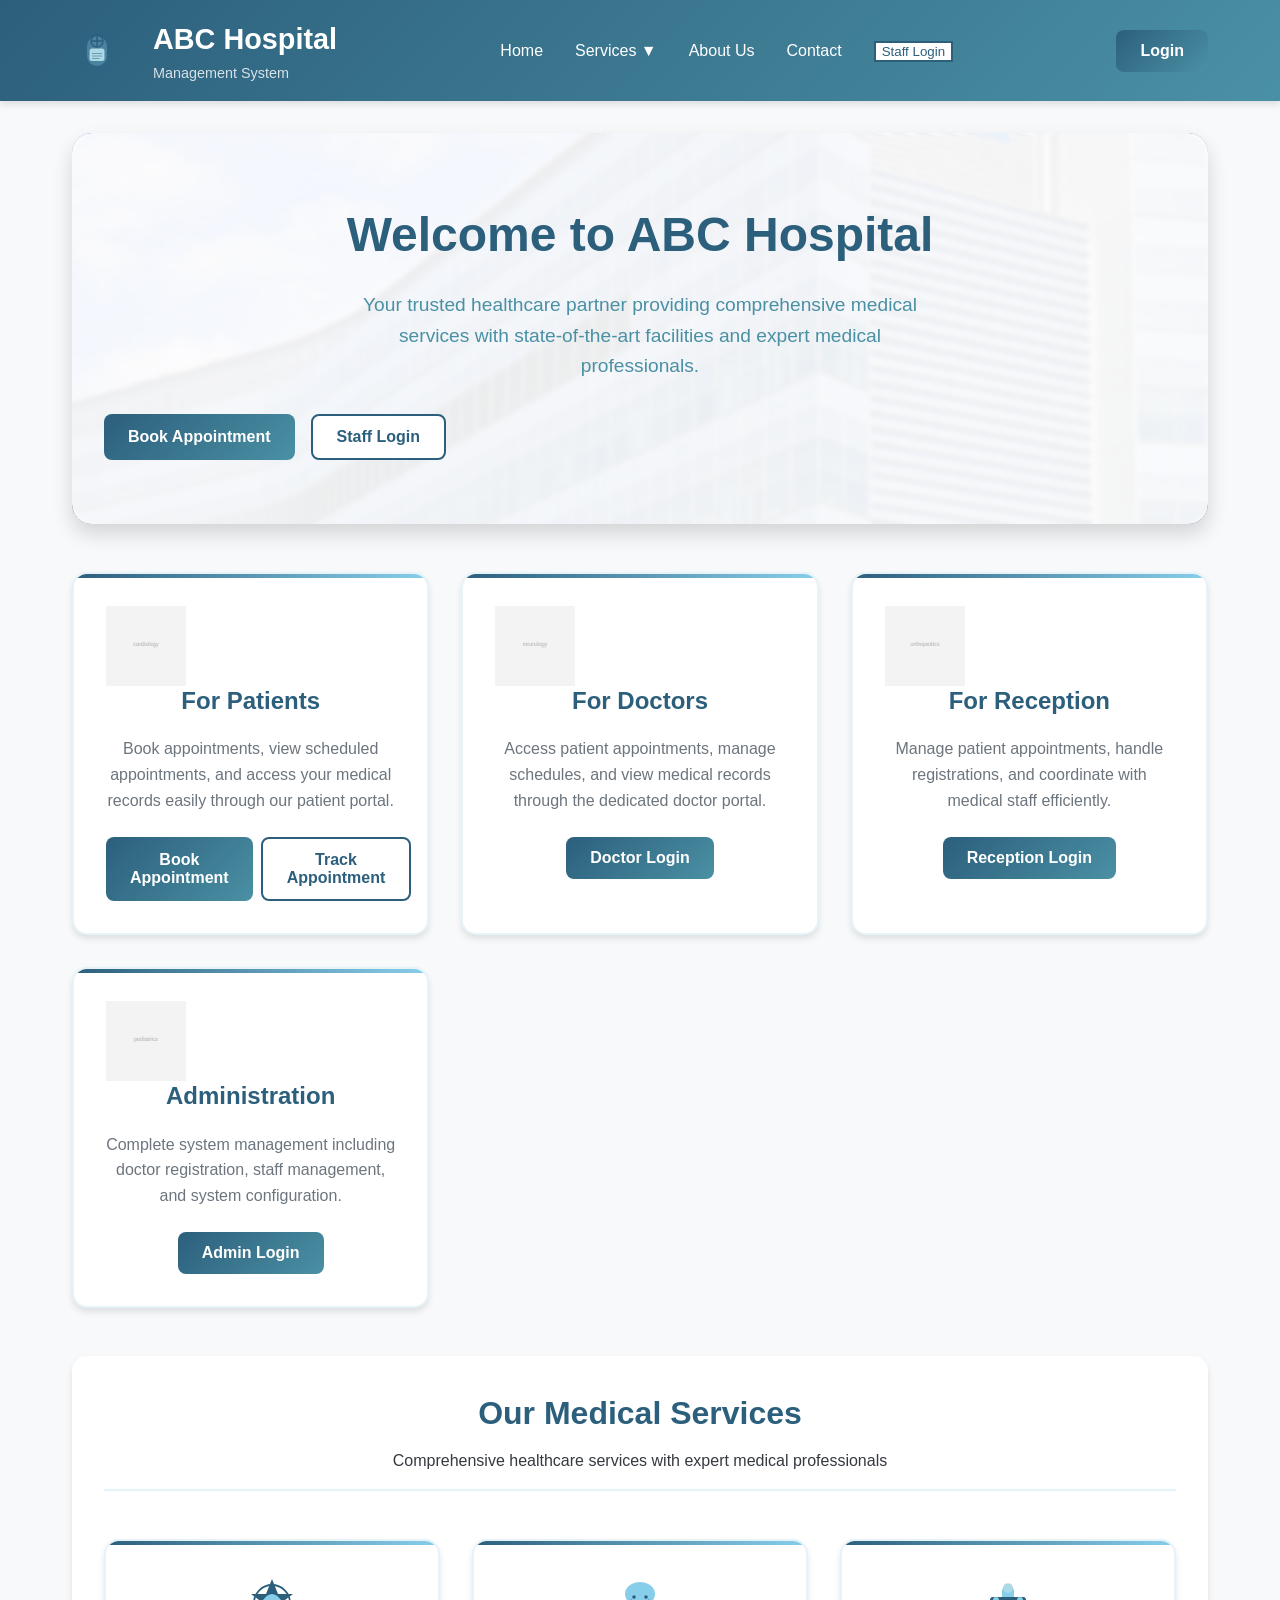
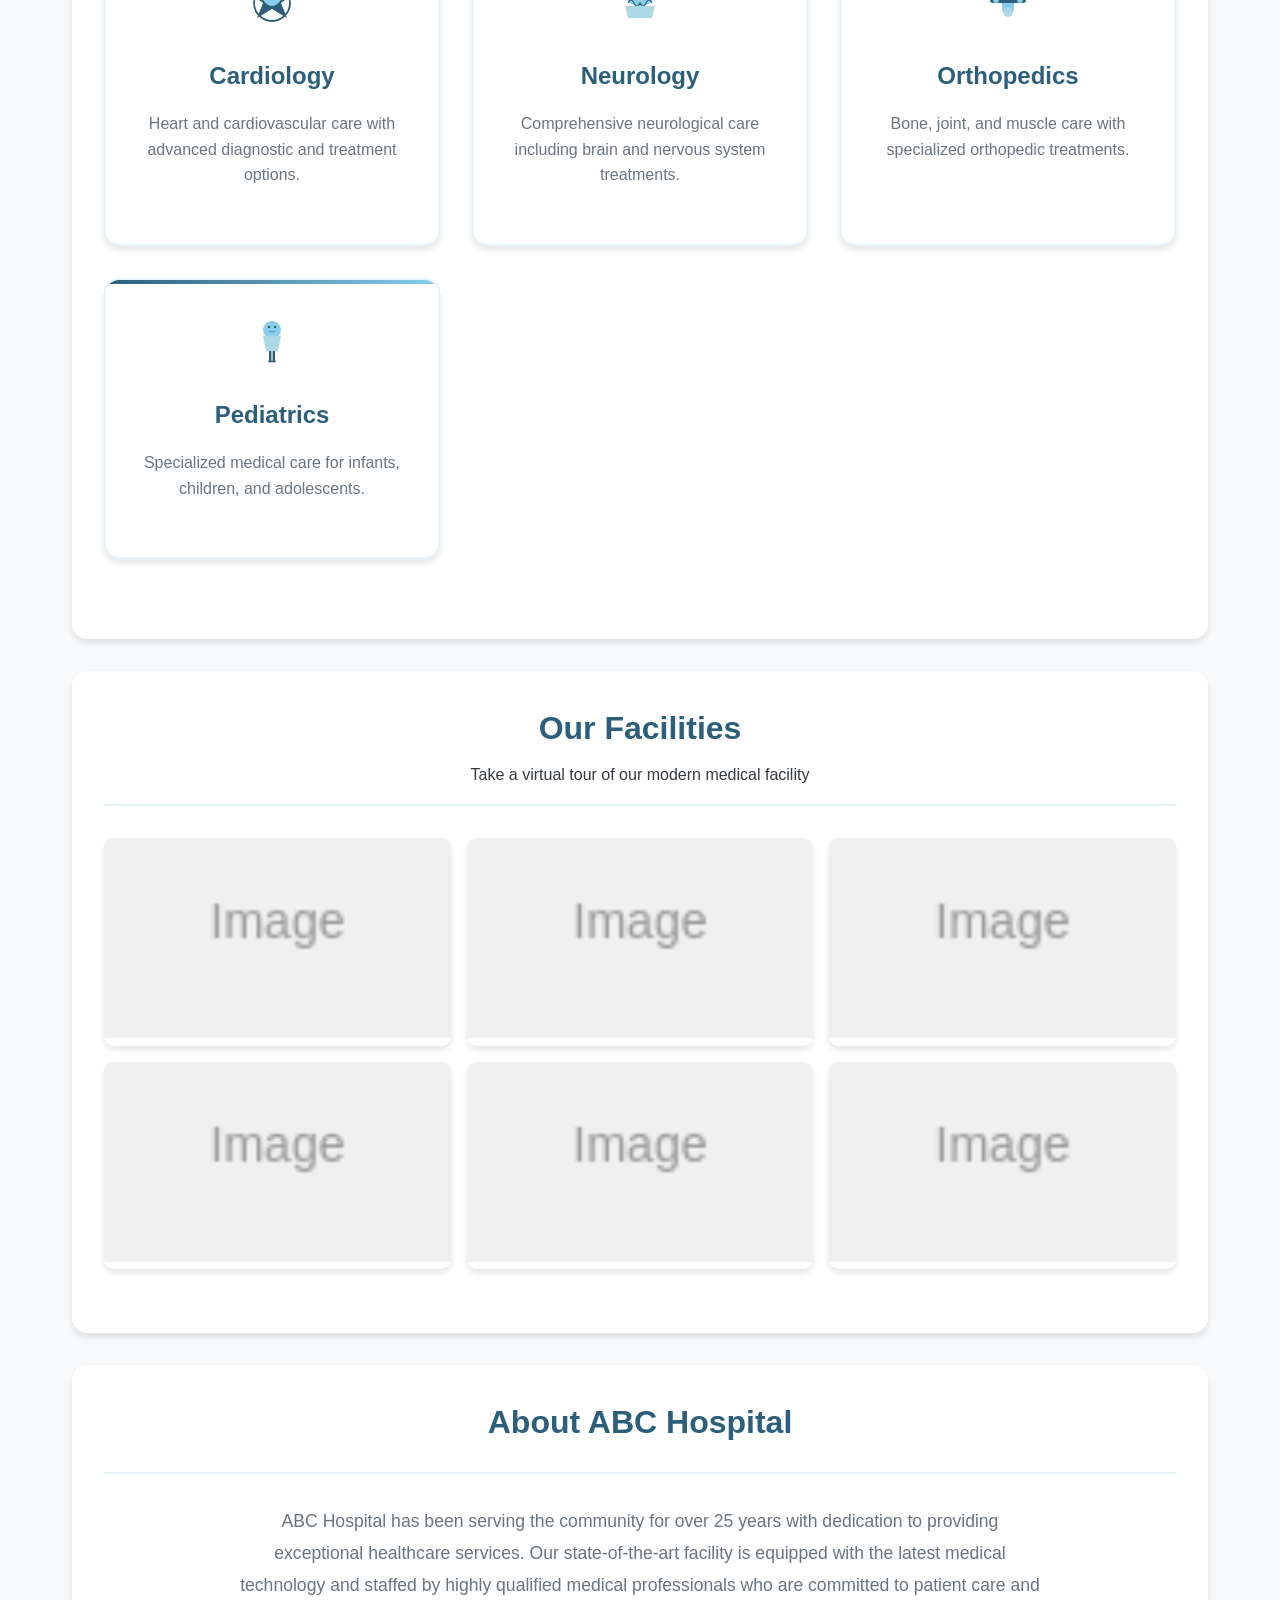
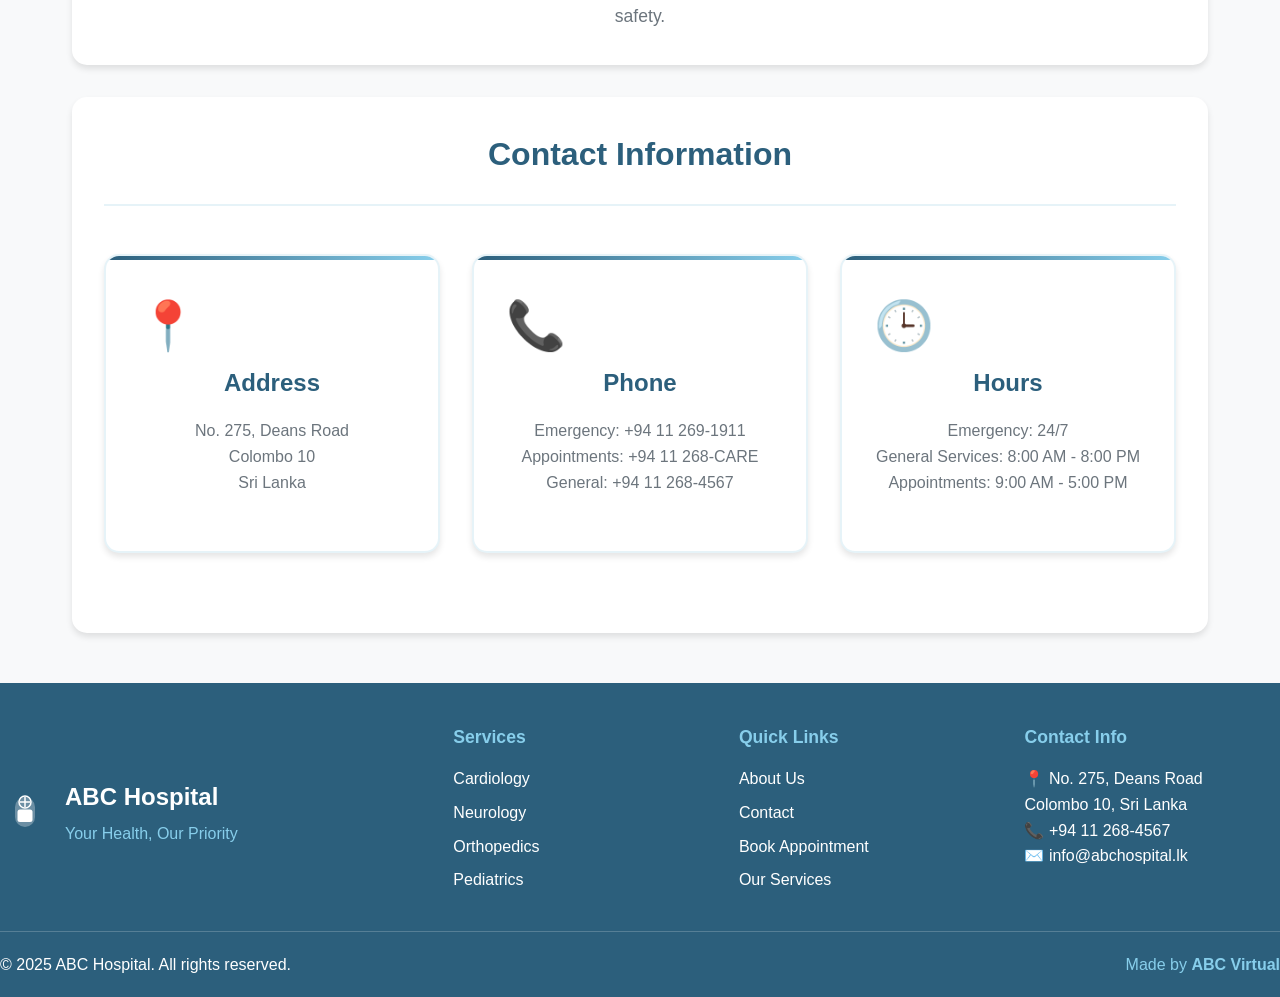
==== commit b8cd0231: "�� Major website restructure with Sri Lankan focus ✨ Features Added: - Services-focused navigation w" ====
--- a/index.html
+++ b/index.html
@@ -19,17 +19,25 @@
                 </div>
             </div>
             
-            <nav>
-                <ul class="nav-menu">
-                    <li><a href="#" class="active">Home</a></li>
-                    <li><a href="pages/track-appointment.html">Track Appointment</a></li>
-                    <li><a href="#about">About</a></li>
-                    <li><a href="#services">Services</a></li>
-                    <li><a href="#contact">Contact</a></li>
-                </ul>
-            </nav>
-            
-            <div class="user-info" id="userInfo">
+            <nav class="nav-menu">
+                <a href="#home">Home</a>
+                <div class="dropdown">
+                    <a href="#services" class="dropdown-toggle">Services ▼</a>
+                    <div class="dropdown-menu">
+                        <a href="pages/cardiology.html">Cardiology</a>
+                        <a href="pages/neurology.html">Neurology</a>
+                        <a href="pages/orthopedics.html">Orthopedics</a>
+                        <a href="pages/pediatrics.html">Pediatrics</a>
+                        <a href="pages/emergency.html">Emergency Care</a>
+                        <a href="pages/radiology.html">Radiology</a>
+                    </div>
+                </div>
+                <a href="pages/about.html">About Us</a>
+                <a href="pages/contact.html">Contact</a>
+                <div class="auth-buttons">
+                    <button class="btn-secondary" onclick="openLoginModal()">Staff Login</button>
+                </div>
+            </nav>            <div class="user-info" id="userInfo">
                 <button class="btn btn-primary" onclick="showModal('loginModal')">Login</button>
             </div>
         </div>
@@ -152,13 +160,13 @@
                 <div class="nav-card">
                     <div class="nav-card-icon">📍</div>
                     <h3>Address</h3>
-                    <p>123 Healthcare Avenue<br>Medical District<br>City, State 12345</p>
+                    <p>No. 275, Deans Road<br>Colombo 10<br>Sri Lanka</p>
                 </div>
                 
                 <div class="nav-card">
                     <div class="nav-card-icon">📞</div>
                     <h3>Phone</h3>
-                    <p>Emergency: (555) 911-HELP<br>Appointments: (555) 123-CARE<br>General: (555) 123-4567</p>
+                    <p>Emergency: +94 11 269-1911<br>Appointments: +94 11 268-CARE<br>General: +94 11 268-4567</p>
                 </div>
                 
                 <div class="nav-card">
@@ -455,5 +463,54 @@
             });
         });
     </script>
+
+    <!-- Footer -->
+    <footer class="hospital-footer">
+        <div class="container">
+            <div class="footer-content">
+                <div class="footer-logo">
+                    <img src="assets/images/icons/hospital-logo.svg" alt="ABC Hospital" class="footer-logo-img">
+                    <div>
+                        <h3>ABC Hospital</h3>
+                        <p>Your Health, Our Priority</p>
+                    </div>
+                </div>
+                
+                <div class="footer-links">
+                    <div class="footer-section">
+                        <h4>Services</h4>
+                        <ul>
+                            <li><a href="pages/cardiology.html">Cardiology</a></li>
+                            <li><a href="pages/neurology.html">Neurology</a></li>
+                            <li><a href="pages/orthopedics.html">Orthopedics</a></li>
+                            <li><a href="pages/pediatrics.html">Pediatrics</a></li>
+                        </ul>
+                    </div>
+                    
+                    <div class="footer-section">
+                        <h4>Quick Links</h4>
+                        <ul>
+                            <li><a href="pages/about.html">About Us</a></li>
+                            <li><a href="pages/contact.html">Contact</a></li>
+                            <li><a href="#appointment">Book Appointment</a></li>
+                            <li><a href="#services">Our Services</a></li>
+                        </ul>
+                    </div>
+                    
+                    <div class="footer-section">
+                        <h4>Contact Info</h4>
+                        <p>📍 No. 275, Deans Road<br>Colombo 10, Sri Lanka</p>
+                        <p>📞 +94 11 268-4567</p>
+                        <p>✉️ info@abchospital.lk</p>
+                    </div>
+                </div>
+            </div>
+            
+            <div class="footer-bottom">
+                <p>&copy; 2025 ABC Hospital. All rights reserved.</p>
+                <p class="footer-credit">Made by <strong>ABC Virtual</strong></p>
+            </div>
+        </div>
+    </footer>
 </body>
 </html>
--- a/assets/css/main.css
+++ b/assets/css/main.css
@@ -3,7 +3,60 @@
 /* Reset and base styles */
 * {
     margin: 0;
-    padding: 0;
+  .nav-menu a.active::after {
+    content: '';
+    position: absolute;
+    bottom: -5px;
+    left: 0;
+    width: 100%;
+    height: 2px;
+    background-color: var(--accent-color);
+}
+
+/* Dropdown Menu */
+.dropdown {
+    position: relative;
+    display: inline-block;
+}
+
+.dropdown-toggle {
+    cursor: pointer;
+}
+
+.dropdown-menu {
+    position: absolute;
+    top: 100%;
+    left: 0;
+    background: white;
+    min-width: 200px;
+    box-shadow: 0 4px 6px rgba(0, 0, 0, 0.1);
+    border-radius: 8px;
+    padding: 10px 0;
+    opacity: 0;
+    visibility: hidden;
+    transform: translateY(-10px);
+    transition: all 0.3s ease;
+    z-index: 1000;
+}
+
+.dropdown:hover .dropdown-menu {
+    opacity: 1;
+    visibility: visible;
+    transform: translateY(0);
+}
+
+.dropdown-menu a {
+    display: block;
+    padding: 10px 20px;
+    color: var(--text-color);
+    text-decoration: none;
+    transition: background-color 0.3s ease;
+}
+
+.dropdown-menu a:hover {
+    background-color: var(--light-blue);
+    color: var(--primary-color);
+}: 0;
     box-sizing: border-box;
 }
 
@@ -715,6 +768,608 @@
 .d-none { display: none; }
 .d-block { display: block; }
 .d-flex { display: flex; }
+
+/* Footer Styles */
+.hospital-footer {
+    background-color: var(--primary-color);
+    color: white;
+    padding: 40px 0 20px;
+    margin-top: 50px;
+}
+
+.footer-content {
+    display: grid;
+    grid-template-columns: 1fr 2fr;
+    gap: 40px;
+    margin-bottom: 30px;
+}
+
+.footer-logo {
+    display: flex;
+    align-items: center;
+    gap: 15px;
+}
+
+.footer-logo-img {
+    width: 50px;
+    height: 50px;
+    filter: brightness(0) invert(1);
+}
+
+.footer-logo h3 {
+    margin: 0;
+    font-size: 1.5rem;
+}
+
+.footer-logo p {
+    margin: 5px 0 0;
+    color: var(--accent-color);
+}
+
+.footer-links {
+    display: grid;
+    grid-template-columns: repeat(3, 1fr);
+    gap: 30px;
+}
+
+.footer-section h4 {
+    color: var(--accent-color);
+    margin-bottom: 15px;
+    font-size: 1.1rem;
+}
+
+.footer-section ul {
+    list-style: none;
+    padding: 0;
+    margin: 0;
+}
+
+.footer-section li {
+    margin-bottom: 8px;
+}
+
+.footer-section a {
+    color: white;
+    text-decoration: none;
+    transition: color 0.3s ease;
+}
+
+.footer-section a:hover {
+    color: var(--accent-color);
+}
+
+.footer-bottom {
+    border-top: 1px solid rgba(255, 255, 255, 0.2);
+    padding-top: 20px;
+    display: flex;
+    justify-content: space-between;
+    align-items: center;
+    flex-wrap: wrap;
+}
+
+.footer-credit {
+    color: var(--accent-color);
+    font-weight: 500;
+}
+
+@media (max-width: 768px) {
+    .footer-content {
+        grid-template-columns: 1fr;
+        gap: 30px;
+    }
+    
+    .footer-links {
+        grid-template-columns: 1fr;
+        gap: 20px;
+    }
+    
+    .footer-bottom {
+        flex-direction: column;
+        gap: 10px;
+        text-align: center;
+    }
+}
+
+/* Service Pages Styles */
+.service-hero {
+    background: linear-gradient(135deg, var(--primary-color) 0%, var(--light-blue) 100%);
+    padding: 80px 0;
+    color: white;
+}
+
+.service-hero-content {
+    display: grid;
+    grid-template-columns: 1fr 1fr;
+    gap: 50px;
+    align-items: center;
+}
+
+.service-hero-icon {
+    width: 80px;
+    height: 80px;
+    margin-bottom: 20px;
+}
+
+.service-hero h1 {
+    font-size: 3rem;
+    margin-bottom: 15px;
+}
+
+.service-hero-subtitle {
+    font-size: 1.3rem;
+    color: var(--accent-color);
+    margin-bottom: 20px;
+}
+
+.service-details {
+    padding: 80px 0;
+}
+
+.service-grid {
+    display: grid;
+    grid-template-columns: repeat(auto-fit, minmax(300px, 1fr));
+    gap: 40px;
+    margin-top: 50px;
+}
+
+.service-card {
+    background: white;
+    padding: 30px;
+    border-radius: 15px;
+    box-shadow: 0 5px 15px rgba(0, 0, 0, 0.1);
+    text-align: center;
+}
+
+.service-card-icon {
+    font-size: 3rem;
+    margin-bottom: 20px;
+}
+
+.service-card h3 {
+    color: var(--primary-color);
+    margin-bottom: 20px;
+}
+
+.service-card ul {
+    list-style: none;
+    padding: 0;
+    text-align: left;
+}
+
+.service-card li {
+    padding: 8px 0;
+    border-bottom: 1px solid #eee;
+}
+
+.service-card li:last-child {
+    border-bottom: none;
+}
+
+/* Department Doctors */
+.department-doctors {
+    background-color: #f8f9fa;
+    padding: 80px 0;
+}
+
+.doctor-grid {
+    display: grid;
+    grid-template-columns: repeat(auto-fit, minmax(400px, 1fr));
+    gap: 40px;
+    margin-top: 50px;
+}
+
+.doctor-card {
+    background: white;
+    border-radius: 15px;
+    overflow: hidden;
+    box-shadow: 0 5px 15px rgba(0, 0, 0, 0.1);
+    display: flex;
+    gap: 20px;
+    padding: 20px;
+}
+
+.doctor-image {
+    flex-shrink: 0;
+    width: 150px;
+    height: 150px;
+}
+
+.doctor-info h3 {
+    color: var(--primary-color);
+    margin-bottom: 5px;
+}
+
+.doctor-title {
+    color: var(--accent-color);
+    font-weight: 600;
+    margin-bottom: 5px;
+}
+
+.doctor-qualifications {
+    color: var(--medium-gray);
+    font-size: 0.9rem;
+    margin-bottom: 15px;
+}
+
+.doctor-specialties {
+    display: flex;
+    flex-wrap: wrap;
+    gap: 10px;
+    margin-top: 15px;
+}
+
+.doctor-specialties span {
+    background: var(--light-blue);
+    color: var(--primary-color);
+    padding: 5px 12px;
+    border-radius: 20px;
+    font-size: 0.8rem;
+}
+
+/* Department Facilities */
+.department-facilities {
+    padding: 80px 0;
+}
+
+.facilities-grid {
+    display: grid;
+    grid-template-columns: repeat(auto-fit, minmax(300px, 1fr));
+    gap: 40px;
+    margin-top: 50px;
+}
+
+.facility-item {
+    text-align: center;
+}
+
+.facility-item h3 {
+    color: var(--primary-color);
+    margin: 20px 0 15px;
+}
+
+/* About Page Styles */
+.about-hero {
+    background: linear-gradient(135deg, var(--primary-color) 0%, var(--light-blue) 100%);
+    padding: 80px 0;
+    text-align: center;
+    color: white;
+}
+
+.about-hero h1 {
+    font-size: 3rem;
+    margin-bottom: 15px;
+}
+
+.hero-subtitle {
+    font-size: 1.3rem;
+    color: var(--accent-color);
+}
+
+.staff-showcase {
+    padding: 50px 0;
+    background-color: #f8f9fa;
+}
+
+.staff-image-container {
+    text-align: center;
+}
+
+.large-image-placeholder {
+    background: white;
+    border: 3px dashed var(--primary-color);
+    border-radius: 15px;
+    padding: 80px 40px;
+    color: var(--primary-color);
+    font-size: 1.1rem;
+    line-height: 1.6;
+    max-width: 1200px;
+    margin: 0 auto;
+}
+
+.about-content {
+    padding: 80px 0;
+}
+
+.about-grid {
+    display: grid;
+    grid-template-columns: 2fr 1fr;
+    gap: 60px;
+}
+
+.about-text h2, .about-text h3 {
+    color: var(--primary-color);
+}
+
+.stats-grid {
+    display: grid;
+    grid-template-columns: repeat(2, 1fr);
+    gap: 30px;
+    margin-top: 30px;
+}
+
+.stat-item {
+    text-align: center;
+    padding: 30px 20px;
+    background: var(--light-blue);
+    border-radius: 15px;
+}
+
+.stat-number {
+    font-size: 2.5rem;
+    font-weight: bold;
+    color: var(--primary-color);
+}
+
+.stat-label {
+    color: var(--medium-gray);
+    margin-top: 10px;
+}
+
+.values-section {
+    background-color: #f8f9fa;
+    padding: 80px 0;
+}
+
+.values-grid {
+    display: grid;
+    grid-template-columns: repeat(auto-fit, minmax(250px, 1fr));
+    gap: 40px;
+    margin-top: 50px;
+}
+
+.value-item {
+    background: white;
+    padding: 40px 30px;
+    border-radius: 15px;
+    text-align: center;
+    box-shadow: 0 5px 15px rgba(0, 0, 0, 0.1);
+}
+
+.value-icon {
+    font-size: 3rem;
+    margin-bottom: 20px;
+}
+
+.value-item h3 {
+    color: var(--primary-color);
+    margin-bottom: 15px;
+}
+
+.facilities-overview {
+    padding: 80px 0;
+}
+
+.facility-card {
+    background: white;
+    border-radius: 15px;
+    overflow: hidden;
+    box-shadow: 0 5px 15px rgba(0, 0, 0, 0.1);
+    text-align: center;
+}
+
+.facility-card h3 {
+    color: var(--primary-color);
+    padding: 0 20px;
+}
+
+.facility-card p {
+    padding: 0 20px 30px;
+}
+
+.leadership-section {
+    background-color: #f8f9fa;
+    padding: 80px 0;
+}
+
+.leadership-grid {
+    display: grid;
+    grid-template-columns: repeat(auto-fit, minmax(300px, 1fr));
+    gap: 40px;
+    margin-top: 50px;
+}
+
+.leader-card {
+    background: white;
+    padding: 30px;
+    border-radius: 15px;
+    text-align: center;
+    box-shadow: 0 5px 15px rgba(0, 0, 0, 0.1);
+}
+
+.leader-card h3 {
+    color: var(--primary-color);
+    margin: 20px 0 5px;
+}
+
+.leader-title {
+    color: var(--accent-color);
+    font-weight: 600;
+    margin-bottom: 15px;
+}
+
+.leader-bio {
+    color: var(--medium-gray);
+    line-height: 1.6;
+}
+
+/* Contact Page Styles */
+.contact-hero {
+    background: linear-gradient(135deg, var(--primary-color) 0%, var(--light-blue) 100%);
+    padding: 80px 0;
+    text-align: center;
+    color: white;
+}
+
+.contact-info {
+    padding: 80px 0;
+}
+
+.contact-grid {
+    display: grid;
+    grid-template-columns: 1fr 1fr;
+    gap: 60px;
+}
+
+.contact-item {
+    display: flex;
+    gap: 20px;
+    margin-bottom: 40px;
+}
+
+.contact-icon {
+    font-size: 2rem;
+    flex-shrink: 0;
+}
+
+.contact-text h3 {
+    color: var(--primary-color);
+    margin-bottom: 10px;
+}
+
+.contact-form-container {
+    background: #f8f9fa;
+    padding: 40px;
+    border-radius: 15px;
+}
+
+.map-section {
+    padding: 80px 0;
+    background-color: #f8f9fa;
+}
+
+.map-placeholder {
+    background: white;
+    border: 3px dashed var(--primary-color);
+    border-radius: 15px;
+    padding: 80px 40px;
+    text-align: center;
+    color: var(--primary-color);
+    font-size: 1.1rem;
+    line-height: 1.6;
+    height: 400px;
+    display: flex;
+    align-items: center;
+    justify-content: center;
+}
+
+.emergency-contact {
+    background: linear-gradient(135deg, #dc3545 0%, #c82333 100%);
+    padding: 60px 0;
+}
+
+.emergency-banner {
+    text-align: center;
+    color: white;
+}
+
+.emergency-content h2 {
+    margin-bottom: 15px;
+}
+
+.emergency-actions {
+    display: flex;
+    align-items: center;
+    justify-content: center;
+    gap: 20px;
+    margin-top: 30px;
+    flex-wrap: wrap;
+}
+
+.btn-danger {
+    background-color: #fff;
+    color: #dc3545;
+    border: 2px solid #fff;
+    font-weight: 600;
+    font-size: 1.1rem;
+    padding: 15px 30px;
+}
+
+.btn-danger:hover {
+    background-color: #dc3545;
+    color: white;
+}
+
+.emergency-note {
+    color: var(--accent-color);
+    font-weight: 500;
+}
+
+.department-contacts {
+    padding: 80px 0;
+}
+
+.department-grid {
+    display: grid;
+    grid-template-columns: repeat(auto-fit, minmax(250px, 1fr));
+    gap: 40px;
+    margin-top: 50px;
+}
+
+.department-contact {
+    background: white;
+    padding: 30px;
+    border-radius: 15px;
+    text-align: center;
+    box-shadow: 0 5px 15px rgba(0, 0, 0, 0.1);
+}
+
+.dept-icon {
+    width: 60px;
+    height: 60px;
+    margin-bottom: 20px;
+}
+
+.department-contact h3 {
+    color: var(--primary-color);
+    margin-bottom: 15px;
+}
+
+/* Image Placeholders */
+.image-placeholder {
+    background: #f8f9fa;
+    border: 2px dashed var(--medium-gray);
+    border-radius: 10px;
+    padding: 40px 20px;
+    text-align: center;
+    color: var(--medium-gray);
+    line-height: 1.5;
+    margin-bottom: 20px;
+}
+
+.service-hero-image .image-placeholder {
+    height: 400px;
+    display: flex;
+    align-items: center;
+    justify-content: center;
+}
+
+/* Responsive Design */
+@media (max-width: 768px) {
+    .service-hero-content,
+    .contact-grid,
+    .about-grid {
+        grid-template-columns: 1fr;
+        gap: 30px;
+    }
+    
+    .doctor-card {
+        flex-direction: column;
+        text-align: center;
+    }
+    
+    .doctor-image {
+        width: 100%;
+        height: 200px;
+    }
+    
+    .stats-grid {
+        grid-template-columns: 1fr;
+    }
+    
+    .emergency-actions {
+        flex-direction: column;
+    }
+}
 .justify-content-between { justify-content: space-between; }
 .align-items-center { align-items: center; }
 .gap-1 { gap: 0.25rem; }
